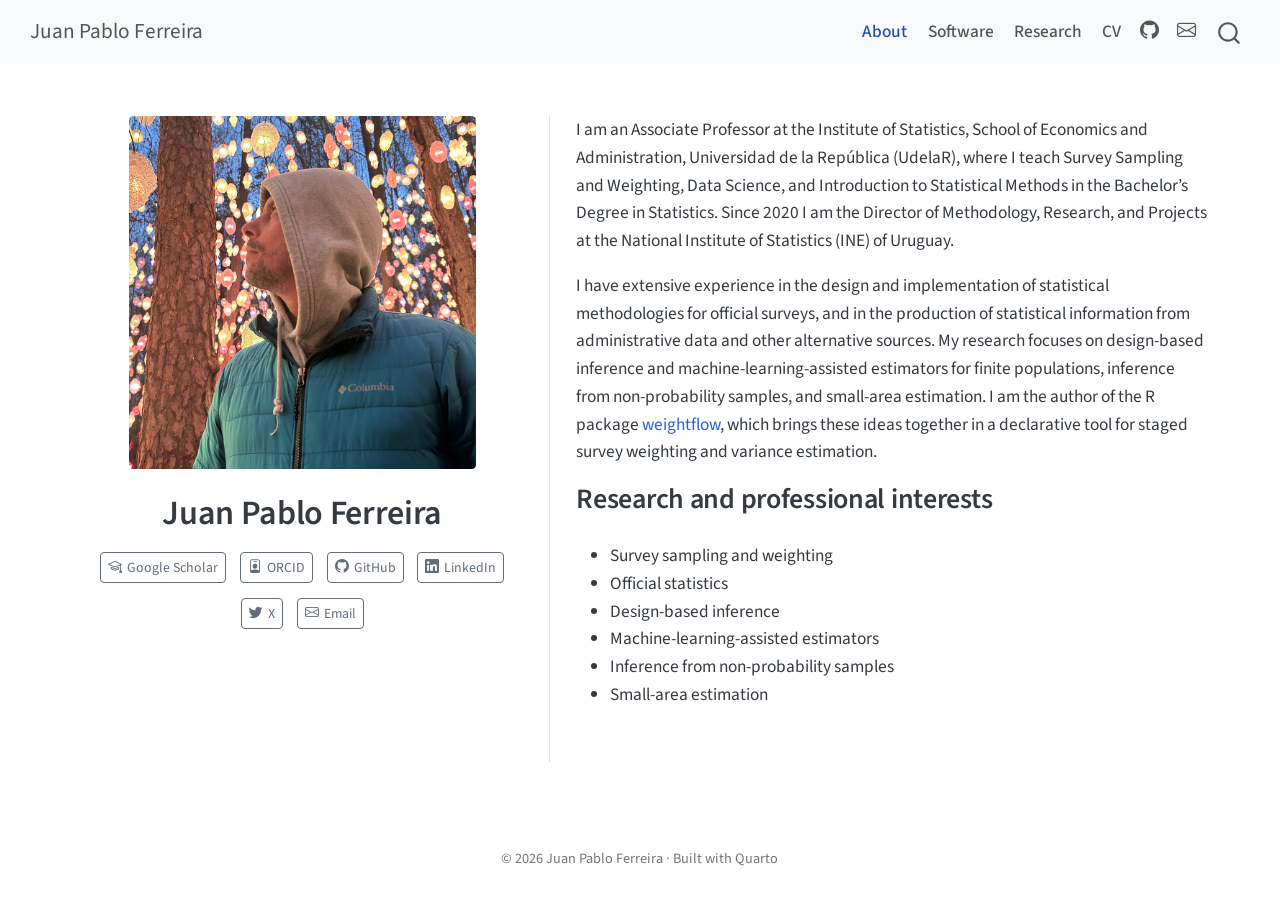
==== docs/index.html @ b77e0e32 "Personal website" ====
<!DOCTYPE html>
<html xmlns="http://www.w3.org/1999/xhtml" lang="en" xml:lang="en"><head>

<meta charset="utf-8">
<meta name="generator" content="quarto-1.6.42">

<meta name="viewport" content="width=device-width, initial-scale=1.0, user-scalable=yes">


<title>Juan Pablo Ferreira</title>
<style>
code{white-space: pre-wrap;}
span.smallcaps{font-variant: small-caps;}
div.columns{display: flex; gap: min(4vw, 1.5em);}
div.column{flex: auto; overflow-x: auto;}
div.hanging-indent{margin-left: 1.5em; text-indent: -1.5em;}
ul.task-list{list-style: none;}
ul.task-list li input[type="checkbox"] {
  width: 0.8em;
  margin: 0 0.8em 0.2em -1em; /* quarto-specific, see https://github.com/quarto-dev/quarto-cli/issues/4556 */ 
  vertical-align: middle;
}
</style>


<script src="site_libs/quarto-nav/quarto-nav.js"></script>
<script src="site_libs/quarto-nav/headroom.min.js"></script>
<script src="site_libs/clipboard/clipboard.min.js"></script>
<script src="site_libs/quarto-search/autocomplete.umd.js"></script>
<script src="site_libs/quarto-search/fuse.min.js"></script>
<script src="site_libs/quarto-search/quarto-search.js"></script>
<meta name="quarto:offset" content="./">
<script src="site_libs/quarto-html/quarto.js"></script>
<script src="site_libs/quarto-html/popper.min.js"></script>
<script src="site_libs/quarto-html/tippy.umd.min.js"></script>
<link href="site_libs/quarto-html/tippy.css" rel="stylesheet">
<link href="site_libs/quarto-html/quarto-syntax-highlighting-2f5df379a58b258e96c21c0638c20c03.css" rel="stylesheet" id="quarto-text-highlighting-styles">
<script src="site_libs/bootstrap/bootstrap.min.js"></script>
<link href="site_libs/bootstrap/bootstrap-icons.css" rel="stylesheet">
<link href="site_libs/bootstrap/bootstrap-c307ab02a481d69aefa52e246aa49f77.min.css" rel="stylesheet" append-hash="true" id="quarto-bootstrap" data-mode="light">
<script id="quarto-search-options" type="application/json">{
  "location": "navbar",
  "copy-button": false,
  "collapse-after": 3,
  "panel-placement": "end",
  "type": "overlay",
  "limit": 50,
  "keyboard-shortcut": [
    "f",
    "/",
    "s"
  ],
  "show-item-context": false,
  "language": {
    "search-no-results-text": "No results",
    "search-matching-documents-text": "matching documents",
    "search-copy-link-title": "Copy link to search",
    "search-hide-matches-text": "Hide additional matches",
    "search-more-match-text": "more match in this document",
    "search-more-matches-text": "more matches in this document",
    "search-clear-button-title": "Clear",
    "search-text-placeholder": "",
    "search-detached-cancel-button-title": "Cancel",
    "search-submit-button-title": "Submit",
    "search-label": "Search"
  }
}</script>


</head>

<body class="nav-fixed">

<div id="quarto-search-results"></div>
  <header id="quarto-header" class="headroom fixed-top">
    <nav class="navbar navbar-expand-lg " data-bs-theme="dark">
      <div class="navbar-container container-fluid">
      <div class="navbar-brand-container mx-auto">
    <a class="navbar-brand" href="./index.html">
    <span class="navbar-title">Juan Pablo Ferreira</span>
    </a>
  </div>
            <div id="quarto-search" class="" title="Search"></div>
          <button class="navbar-toggler" type="button" data-bs-toggle="collapse" data-bs-target="#navbarCollapse" aria-controls="navbarCollapse" role="menu" aria-expanded="false" aria-label="Toggle navigation" onclick="if (window.quartoToggleHeadroom) { window.quartoToggleHeadroom(); }">
  <span class="navbar-toggler-icon"></span>
</button>
          <div class="collapse navbar-collapse" id="navbarCollapse">
            <ul class="navbar-nav navbar-nav-scroll ms-auto">
  <li class="nav-item">
    <a class="nav-link active" href="./index.html" aria-current="page"> 
<span class="menu-text">About</span></a>
  </li>  
  <li class="nav-item">
    <a class="nav-link" href="./software.html"> 
<span class="menu-text">Software</span></a>
  </li>  
  <li class="nav-item">
    <a class="nav-link" href="./research.html"> 
<span class="menu-text">Research</span></a>
  </li>  
  <li class="nav-item">
    <a class="nav-link" href="./cv.html"> 
<span class="menu-text">CV</span></a>
  </li>  
  <li class="nav-item compact">
    <a class="nav-link" href="https://github.com/jpferreira33"> <i class="bi bi-github" role="img">
</i> 
<span class="menu-text"></span></a>
  </li>  
  <li class="nav-item compact">
    <a class="nav-link" href="mailto:juanpablo.ferreira@fcea.edu.uy"> <i class="bi bi-envelope" role="img">
</i> 
<span class="menu-text"></span></a>
  </li>  
</ul>
          </div> <!-- /navcollapse -->
            <div class="quarto-navbar-tools">
</div>
      </div> <!-- /container-fluid -->
    </nav>
</header>
<!-- content -->
<div id="quarto-content" class="quarto-container page-columns page-rows-contents page-layout-full page-navbar">
<!-- sidebar -->
<!-- margin-sidebar -->
    
<!-- main -->
<div class="quarto-about-trestles column-page">
  <div class="about-entity">
    <img src="profile.png" class="about-image
  rounded " style="width: 20em;">
<header id="title-block-header" class="quarto-title-block default">
<div class="quarto-title">
<h1 class="title">Juan Pablo Ferreira</h1>
</div>
<div class="quarto-title-meta column-page">
  </div>
</header>
    <div class="about-links">
  <a href="https://scholar.google.com/citations?user=b61hYwoAAAAJ&amp;hl=en" class="about-link" rel="" target="">
    <i class="bi bi-mortarboard"></i>
     <span class="about-link-text">Google Scholar</span>
  </a>
  <a href="https://orcid.org/0000-0002-1884-8187" class="about-link" rel="" target="">
    <i class="bi bi-person-badge"></i>
     <span class="about-link-text">ORCID</span>
  </a>
  <a href="https://github.com/jpferreira33" class="about-link" rel="" target="">
    <i class="bi bi-github"></i>
     <span class="about-link-text">GitHub</span>
  </a>
  <a href="https://www.linkedin.com/in/juan-pablo-ferreira-4485166b/" class="about-link" rel="" target="">
    <i class="bi bi-linkedin"></i>
     <span class="about-link-text">LinkedIn</span>
  </a>
  <a href="https://x.com/jpferreira2311" class="about-link" rel="" target="">
    <i class="bi bi-twitter"></i>
     <span class="about-link-text">X</span>
  </a>
  <a href="mailto:juanpablo.ferreira@fcea.edu.uy" class="about-link" rel="" target="">
    <i class="bi bi-envelope"></i>
     <span class="about-link-text">Email</span>
  </a>
</div>
  </div>
  <div class="about-contents"><main class="content column-page" id="quarto-document-content">
<p>I am an Associate Professor at the Institute of Statistics, School of Economics and Administration, Universidad de la República (UdelaR), where I teach Survey Sampling and Weighting, Data Science, and Introduction to Statistical Methods in the Bachelor’s Degree in Statistics. Since 2020 I am the Director of Methodology, Research, and Projects at the National Institute of Statistics (INE) of Uruguay.</p>
<p>I have extensive experience in the design and implementation of statistical methodologies for official surveys, and in the production of statistical information from administrative data and other alternative sources. My research focuses on design-based inference and machine-learning-assisted estimators for finite populations, inference from non-probability samples, and small-area estimation. I am the author of the R package <a href="./software.html">weightflow</a>, which brings these ideas together in a declarative tool for staged survey weighting and variance estimation.</p>
<section id="research-and-professional-interests" class="level2">
<h2 data-anchor-id="research-and-professional-interests">Research and professional interests</h2>
<ul>
<li>Survey sampling and weighting</li>
<li>Official statistics</li>
<li>Design-based inference</li>
<li>Machine-learning-assisted estimators</li>
<li>Inference from non-probability samples</li>
<li>Small-area estimation</li>
</ul>


</section>
</main></div>
</div>
 <!-- /main -->
<script id="quarto-html-after-body" type="application/javascript">
window.document.addEventListener("DOMContentLoaded", function (event) {
  const toggleBodyColorMode = (bsSheetEl) => {
    const mode = bsSheetEl.getAttribute("data-mode");
    const bodyEl = window.document.querySelector("body");
    if (mode === "dark") {
      bodyEl.classList.add("quarto-dark");
      bodyEl.classList.remove("quarto-light");
    } else {
      bodyEl.classList.add("quarto-light");
      bodyEl.classList.remove("quarto-dark");
    }
  }
  const toggleBodyColorPrimary = () => {
    const bsSheetEl = window.document.querySelector("link#quarto-bootstrap");
    if (bsSheetEl) {
      toggleBodyColorMode(bsSheetEl);
    }
  }
  toggleBodyColorPrimary();  
  const isCodeAnnotation = (el) => {
    for (const clz of el.classList) {
      if (clz.startsWith('code-annotation-')) {                     
        return true;
      }
    }
    return false;
  }
  const onCopySuccess = function(e) {
    // button target
    const button = e.trigger;
    // don't keep focus
    button.blur();
    // flash "checked"
    button.classList.add('code-copy-button-checked');
    var currentTitle = button.getAttribute("title");
    button.setAttribute("title", "Copied!");
    let tooltip;
    if (window.bootstrap) {
      button.setAttribute("data-bs-toggle", "tooltip");
      button.setAttribute("data-bs-placement", "left");
      button.setAttribute("data-bs-title", "Copied!");
      tooltip = new bootstrap.Tooltip(button, 
        { trigger: "manual", 
          customClass: "code-copy-button-tooltip",
          offset: [0, -8]});
      tooltip.show();    
    }
    setTimeout(function() {
      if (tooltip) {
        tooltip.hide();
        button.removeAttribute("data-bs-title");
        button.removeAttribute("data-bs-toggle");
        button.removeAttribute("data-bs-placement");
      }
      button.setAttribute("title", currentTitle);
      button.classList.remove('code-copy-button-checked');
    }, 1000);
    // clear code selection
    e.clearSelection();
  }
  const getTextToCopy = function(trigger) {
      const codeEl = trigger.previousElementSibling.cloneNode(true);
      for (const childEl of codeEl.children) {
        if (isCodeAnnotation(childEl)) {
          childEl.remove();
        }
      }
      return codeEl.innerText;
  }
  const clipboard = new window.ClipboardJS('.code-copy-button:not([data-in-quarto-modal])', {
    text: getTextToCopy
  });
  clipboard.on('success', onCopySuccess);
  if (window.document.getElementById('quarto-embedded-source-code-modal')) {
    const clipboardModal = new window.ClipboardJS('.code-copy-button[data-in-quarto-modal]', {
      text: getTextToCopy,
      container: window.document.getElementById('quarto-embedded-source-code-modal')
    });
    clipboardModal.on('success', onCopySuccess);
  }
    var localhostRegex = new RegExp(/^(?:http|https):\/\/localhost\:?[0-9]*\//);
    var mailtoRegex = new RegExp(/^mailto:/);
      var filterRegex = new RegExp('/' + window.location.host + '/');
    var isInternal = (href) => {
        return filterRegex.test(href) || localhostRegex.test(href) || mailtoRegex.test(href);
    }
    // Inspect non-navigation links and adorn them if external
 	var links = window.document.querySelectorAll('a[href]:not(.nav-link):not(.navbar-brand):not(.toc-action):not(.sidebar-link):not(.sidebar-item-toggle):not(.pagination-link):not(.no-external):not([aria-hidden]):not(.dropdown-item):not(.quarto-navigation-tool):not(.about-link)');
    for (var i=0; i<links.length; i++) {
      const link = links[i];
      if (!isInternal(link.href)) {
        // undo the damage that might have been done by quarto-nav.js in the case of
        // links that we want to consider external
        if (link.dataset.originalHref !== undefined) {
          link.href = link.dataset.originalHref;
        }
      }
    }
  function tippyHover(el, contentFn, onTriggerFn, onUntriggerFn) {
    const config = {
      allowHTML: true,
      maxWidth: 500,
      delay: 100,
      arrow: false,
      appendTo: function(el) {
          return el.parentElement;
      },
      interactive: true,
      interactiveBorder: 10,
      theme: 'quarto',
      placement: 'bottom-start',
    };
    if (contentFn) {
      config.content = contentFn;
    }
    if (onTriggerFn) {
      config.onTrigger = onTriggerFn;
    }
    if (onUntriggerFn) {
      config.onUntrigger = onUntriggerFn;
    }
    window.tippy(el, config); 
  }
  const noterefs = window.document.querySelectorAll('a[role="doc-noteref"]');
  for (var i=0; i<noterefs.length; i++) {
    const ref = noterefs[i];
    tippyHover(ref, function() {
      // use id or data attribute instead here
      let href = ref.getAttribute('data-footnote-href') || ref.getAttribute('href');
      try { href = new URL(href).hash; } catch {}
      const id = href.replace(/^#\/?/, "");
      const note = window.document.getElementById(id);
      if (note) {
        return note.innerHTML;
      } else {
        return "";
      }
    });
  }
  const xrefs = window.document.querySelectorAll('a.quarto-xref');
  const processXRef = (id, note) => {
    // Strip column container classes
    const stripColumnClz = (el) => {
      el.classList.remove("page-full", "page-columns");
      if (el.children) {
        for (const child of el.children) {
          stripColumnClz(child);
        }
      }
    }
    stripColumnClz(note)
    if (id === null || id.startsWith('sec-')) {
      // Special case sections, only their first couple elements
      const container = document.createElement("div");
      if (note.children && note.children.length > 2) {
        container.appendChild(note.children[0].cloneNode(true));
        for (let i = 1; i < note.children.length; i++) {
          const child = note.children[i];
          if (child.tagName === "P" && child.innerText === "") {
            continue;
          } else {
            container.appendChild(child.cloneNode(true));
            break;
          }
        }
        if (window.Quarto?.typesetMath) {
          window.Quarto.typesetMath(container);
        }
        return container.innerHTML
      } else {
        if (window.Quarto?.typesetMath) {
          window.Quarto.typesetMath(note);
        }
        return note.innerHTML;
      }
    } else {
      // Remove any anchor links if they are present
      const anchorLink = note.querySelector('a.anchorjs-link');
      if (anchorLink) {
        anchorLink.remove();
      }
      if (window.Quarto?.typesetMath) {
        window.Quarto.typesetMath(note);
      }
      if (note.classList.contains("callout")) {
        return note.outerHTML;
      } else {
        return note.innerHTML;
      }
    }
  }
  for (var i=0; i<xrefs.length; i++) {
    const xref = xrefs[i];
    tippyHover(xref, undefined, function(instance) {
      instance.disable();
      let url = xref.getAttribute('href');
      let hash = undefined; 
      if (url.startsWith('#')) {
        hash = url;
      } else {
        try { hash = new URL(url).hash; } catch {}
      }
      if (hash) {
        const id = hash.replace(/^#\/?/, "");
        const note = window.document.getElementById(id);
        if (note !== null) {
          try {
            const html = processXRef(id, note.cloneNode(true));
            instance.setContent(html);
          } finally {
            instance.enable();
            instance.show();
          }
        } else {
          // See if we can fetch this
          fetch(url.split('#')[0])
          .then(res => res.text())
          .then(html => {
            const parser = new DOMParser();
            const htmlDoc = parser.parseFromString(html, "text/html");
            const note = htmlDoc.getElementById(id);
            if (note !== null) {
              const html = processXRef(id, note);
              instance.setContent(html);
            } 
          }).finally(() => {
            instance.enable();
            instance.show();
          });
        }
      } else {
        // See if we can fetch a full url (with no hash to target)
        // This is a special case and we should probably do some content thinning / targeting
        fetch(url)
        .then(res => res.text())
        .then(html => {
          const parser = new DOMParser();
          const htmlDoc = parser.parseFromString(html, "text/html");
          const note = htmlDoc.querySelector('main.content');
          if (note !== null) {
            // This should only happen for chapter cross references
            // (since there is no id in the URL)
            // remove the first header
            if (note.children.length > 0 && note.children[0].tagName === "HEADER") {
              note.children[0].remove();
            }
            const html = processXRef(null, note);
            instance.setContent(html);
          } 
        }).finally(() => {
          instance.enable();
          instance.show();
        });
      }
    }, function(instance) {
    });
  }
      let selectedAnnoteEl;
      const selectorForAnnotation = ( cell, annotation) => {
        let cellAttr = 'data-code-cell="' + cell + '"';
        let lineAttr = 'data-code-annotation="' +  annotation + '"';
        const selector = 'span[' + cellAttr + '][' + lineAttr + ']';
        return selector;
      }
      const selectCodeLines = (annoteEl) => {
        const doc = window.document;
        const targetCell = annoteEl.getAttribute("data-target-cell");
        const targetAnnotation = annoteEl.getAttribute("data-target-annotation");
        const annoteSpan = window.document.querySelector(selectorForAnnotation(targetCell, targetAnnotation));
        const lines = annoteSpan.getAttribute("data-code-lines").split(",");
        const lineIds = lines.map((line) => {
          return targetCell + "-" + line;
        })
        let top = null;
        let height = null;
        let parent = null;
        if (lineIds.length > 0) {
            //compute the position of the single el (top and bottom and make a div)
            const el = window.document.getElementById(lineIds[0]);
            top = el.offsetTop;
            height = el.offsetHeight;
            parent = el.parentElement.parentElement;
          if (lineIds.length > 1) {
            const lastEl = window.document.getElementById(lineIds[lineIds.length - 1]);
            const bottom = lastEl.offsetTop + lastEl.offsetHeight;
            height = bottom - top;
          }
          if (top !== null && height !== null && parent !== null) {
            // cook up a div (if necessary) and position it 
            let div = window.document.getElementById("code-annotation-line-highlight");
            if (div === null) {
              div = window.document.createElement("div");
              div.setAttribute("id", "code-annotation-line-highlight");
              div.style.position = 'absolute';
              parent.appendChild(div);
            }
            div.style.top = top - 2 + "px";
            div.style.height = height + 4 + "px";
            div.style.left = 0;
            let gutterDiv = window.document.getElementById("code-annotation-line-highlight-gutter");
            if (gutterDiv === null) {
              gutterDiv = window.document.createElement("div");
              gutterDiv.setAttribute("id", "code-annotation-line-highlight-gutter");
              gutterDiv.style.position = 'absolute';
              const codeCell = window.document.getElementById(targetCell);
              const gutter = codeCell.querySelector('.code-annotation-gutter');
              gutter.appendChild(gutterDiv);
            }
            gutterDiv.style.top = top - 2 + "px";
            gutterDiv.style.height = height + 4 + "px";
          }
          selectedAnnoteEl = annoteEl;
        }
      };
      const unselectCodeLines = () => {
        const elementsIds = ["code-annotation-line-highlight", "code-annotation-line-highlight-gutter"];
        elementsIds.forEach((elId) => {
          const div = window.document.getElementById(elId);
          if (div) {
            div.remove();
          }
        });
        selectedAnnoteEl = undefined;
      };
        // Handle positioning of the toggle
    window.addEventListener(
      "resize",
      throttle(() => {
        elRect = undefined;
        if (selectedAnnoteEl) {
          selectCodeLines(selectedAnnoteEl);
        }
      }, 10)
    );
    function throttle(fn, ms) {
    let throttle = false;
    let timer;
      return (...args) => {
        if(!throttle) { // first call gets through
            fn.apply(this, args);
            throttle = true;
        } else { // all the others get throttled
            if(timer) clearTimeout(timer); // cancel #2
            timer = setTimeout(() => {
              fn.apply(this, args);
              timer = throttle = false;
            }, ms);
        }
      };
    }
      // Attach click handler to the DT
      const annoteDls = window.document.querySelectorAll('dt[data-target-cell]');
      for (const annoteDlNode of annoteDls) {
        annoteDlNode.addEventListener('click', (event) => {
          const clickedEl = event.target;
          if (clickedEl !== selectedAnnoteEl) {
            unselectCodeLines();
            const activeEl = window.document.querySelector('dt[data-target-cell].code-annotation-active');
            if (activeEl) {
              activeEl.classList.remove('code-annotation-active');
            }
            selectCodeLines(clickedEl);
            clickedEl.classList.add('code-annotation-active');
          } else {
            // Unselect the line
            unselectCodeLines();
            clickedEl.classList.remove('code-annotation-active');
          }
        });
      }
  const findCites = (el) => {
    const parentEl = el.parentElement;
    if (parentEl) {
      const cites = parentEl.dataset.cites;
      if (cites) {
        return {
          el,
          cites: cites.split(' ')
        };
      } else {
        return findCites(el.parentElement)
      }
    } else {
      return undefined;
    }
  };
  var bibliorefs = window.document.querySelectorAll('a[role="doc-biblioref"]');
  for (var i=0; i<bibliorefs.length; i++) {
    const ref = bibliorefs[i];
    const citeInfo = findCites(ref);
    if (citeInfo) {
      tippyHover(citeInfo.el, function() {
        var popup = window.document.createElement('div');
        citeInfo.cites.forEach(function(cite) {
          var citeDiv = window.document.createElement('div');
          citeDiv.classList.add('hanging-indent');
          citeDiv.classList.add('csl-entry');
          var biblioDiv = window.document.getElementById('ref-' + cite);
          if (biblioDiv) {
            citeDiv.innerHTML = biblioDiv.innerHTML;
          }
          popup.appendChild(citeDiv);
        });
        return popup.innerHTML;
      });
    }
  }
});
</script>
</div> <!-- /content -->
<footer class="footer">
  <div class="nav-footer">
    <div class="nav-footer-left">
      &nbsp;
    </div>   
    <div class="nav-footer-center">
<p>© 2026 Juan Pablo Ferreira · Built with Quarto</p>
</div>
    <div class="nav-footer-right">
      &nbsp;
    </div>
  </div>
</footer>




</body></html>
---- docs/site_libs/quarto-html/tippy.css ----
.tippy-box[data-animation=fade][data-state=hidden]{opacity:0}[data-tippy-root]{max-width:calc(100vw - 10px)}.tippy-box{position:relative;background-color:#333;color:#fff;border-radius:4px;font-size:14px;line-height:1.4;white-space:normal;outline:0;transition-property:transform,visibility,opacity}.tippy-box[data-placement^=top]>.tippy-arrow{bottom:0}.tippy-box[data-placement^=top]>.tippy-arrow:before{bottom:-7px;left:0;border-width:8px 8px 0;border-top-color:initial;transform-origin:center top}.tippy-box[data-placement^=bottom]>.tippy-arrow{top:0}.tippy-box[data-placement^=bottom]>.tippy-arrow:before{top:-7px;left:0;border-width:0 8px 8px;border-bottom-color:initial;transform-origin:center bottom}.tippy-box[data-placement^=left]>.tippy-arrow{right:0}.tippy-box[data-placement^=left]>.tippy-arrow:before{border-width:8px 0 8px 8px;border-left-color:initial;right:-7px;transform-origin:center left}.tippy-box[data-placement^=right]>.tippy-arrow{left:0}.tippy-box[data-placement^=right]>.tippy-arrow:before{left:-7px;border-width:8px 8px 8px 0;border-right-color:initial;transform-origin:center right}.tippy-box[data-inertia][data-state=visible]{transition-timing-function:cubic-bezier(.54,1.5,.38,1.11)}.tippy-arrow{width:16px;height:16px;color:#333}.tippy-arrow:before{content:"";position:absolute;border-color:transparent;border-style:solid}.tippy-content{position:relative;padding:5px 9px;z-index:1}
---- docs/site_libs/quarto-html/quarto-syntax-highlighting-2f5df379a58b258e96c21c0638c20c03.css ----
/* quarto syntax highlight colors */
:root {
  --quarto-hl-ot-color: #003B4F;
  --quarto-hl-at-color: #657422;
  --quarto-hl-ss-color: #20794D;
  --quarto-hl-an-color: #5E5E5E;
  --quarto-hl-fu-color: #4758AB;
  --quarto-hl-st-color: #20794D;
  --quarto-hl-cf-color: #003B4F;
  --quarto-hl-op-color: #5E5E5E;
  --quarto-hl-er-color: #AD0000;
  --quarto-hl-bn-color: #AD0000;
  --quarto-hl-al-color: #AD0000;
  --quarto-hl-va-color: #111111;
  --quarto-hl-bu-color: inherit;
  --quarto-hl-ex-color: inherit;
  --quarto-hl-pp-color: #AD0000;
  --quarto-hl-in-color: #5E5E5E;
  --quarto-hl-vs-color: #20794D;
  --quarto-hl-wa-color: #5E5E5E;
  --quarto-hl-do-color: #5E5E5E;
  --quarto-hl-im-color: #00769E;
  --quarto-hl-ch-color: #20794D;
  --quarto-hl-dt-color: #AD0000;
  --quarto-hl-fl-color: #AD0000;
  --quarto-hl-co-color: #5E5E5E;
  --quarto-hl-cv-color: #5E5E5E;
  --quarto-hl-cn-color: #8f5902;
  --quarto-hl-sc-color: #5E5E5E;
  --quarto-hl-dv-color: #AD0000;
  --quarto-hl-kw-color: #003B4F;
}

/* other quarto variables */
:root {
  --quarto-font-monospace: SFMono-Regular, Menlo, Monaco, Consolas, "Liberation Mono", "Courier New", monospace;
}

pre > code.sourceCode > span {
  color: #003B4F;
}

code span {
  color: #003B4F;
}

code.sourceCode > span {
  color: #003B4F;
}

div.sourceCode,
div.sourceCode pre.sourceCode {
  color: #003B4F;
}

code span.ot {
  color: #003B4F;
  font-style: inherit;
}

code span.at {
  color: #657422;
  font-style: inherit;
}

code span.ss {
  color: #20794D;
  font-style: inherit;
}

code span.an {
  color: #5E5E5E;
  font-style: inherit;
}

code span.fu {
  color: #4758AB;
  font-style: inherit;
}

code span.st {
  color: #20794D;
  font-style: inherit;
}

code span.cf {
  color: #003B4F;
  font-weight: bold;
  font-style: inherit;
}

code span.op {
  color: #5E5E5E;
  font-style: inherit;
}

code span.er {
  color: #AD0000;
  font-style: inherit;
}

code span.bn {
  color: #AD0000;
  font-style: inherit;
}

code span.al {
  color: #AD0000;
  font-style: inherit;
}

code span.va {
  color: #111111;
  font-style: inherit;
}

code span.bu {
  font-style: inherit;
}

code span.ex {
  font-style: inherit;
}

code span.pp {
  color: #AD0000;
  font-style: inherit;
}

code span.in {
  color: #5E5E5E;
  font-style: inherit;
}

code span.vs {
  color: #20794D;
  font-style: inherit;
}

code span.wa {
  color: #5E5E5E;
  font-style: italic;
}

code span.do {
  color: #5E5E5E;
  font-style: italic;
}

code span.im {
  color: #00769E;
  font-style: inherit;
}

code span.ch {
  color: #20794D;
  font-style: inherit;
}

code span.dt {
  color: #AD0000;
  font-style: inherit;
}

code span.fl {
  color: #AD0000;
  font-style: inherit;
}

code span.co {
  color: #5E5E5E;
  font-style: inherit;
}

code span.cv {
  color: #5E5E5E;
  font-style: italic;
}

code span.cn {
  color: #8f5902;
  font-style: inherit;
}

code span.sc {
  color: #5E5E5E;
  font-style: inherit;
}

code span.dv {
  color: #AD0000;
  font-style: inherit;
}

code span.kw {
  color: #003B4F;
  font-weight: bold;
  font-style: inherit;
}

.prevent-inlining {
  content: "</";
}

/*# sourceMappingURL=35eb38a806ee71ea6d2563be2308c832.css.map */
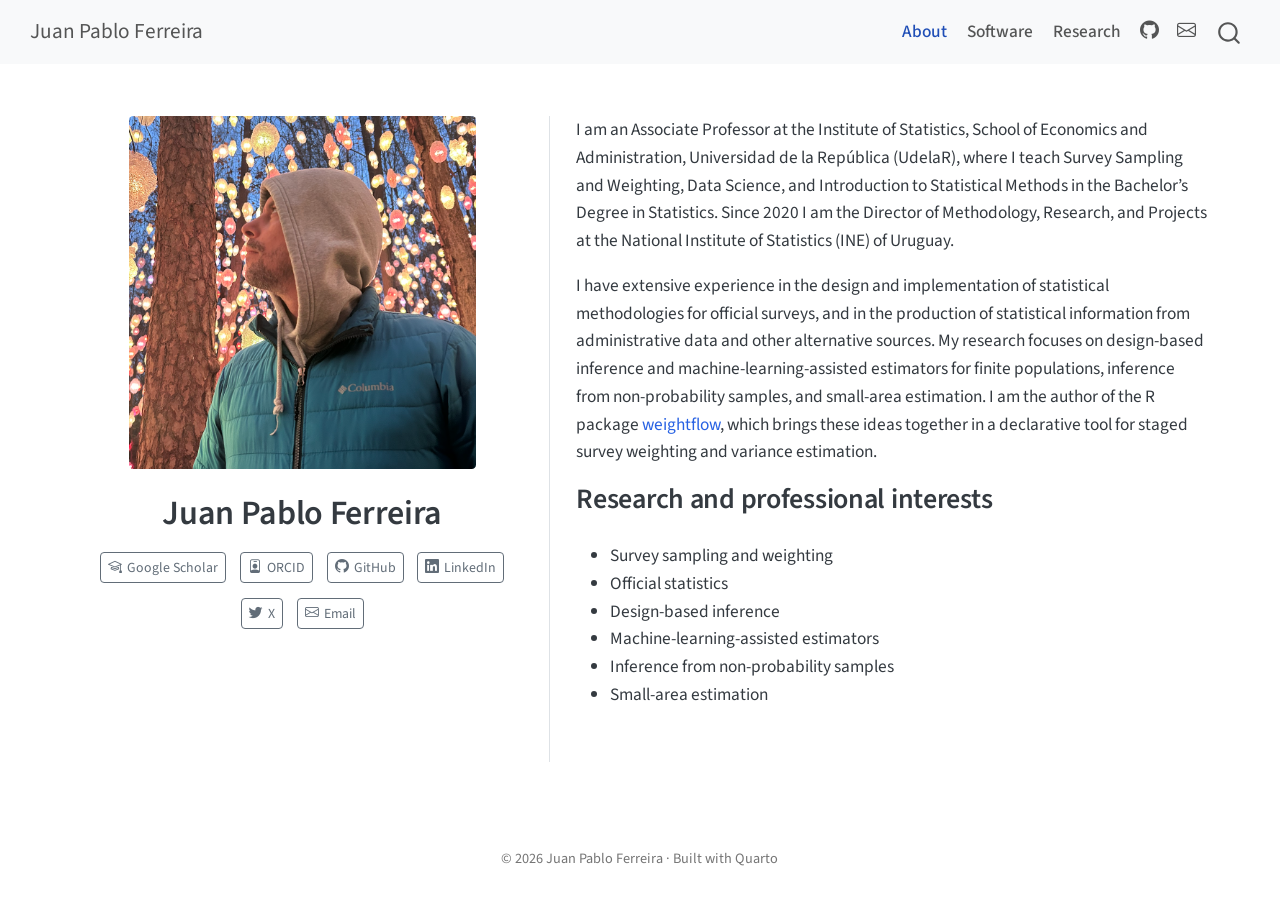
==== commit 23365c0a: "Add package hex logo" ====
--- a/docs/index.html
+++ b/docs/index.html
@@ -97,10 +97,6 @@
   <li class="nav-item">
     <a class="nav-link" href="./research.html"> 
 <span class="menu-text">Research</span></a>
-  </li>  
-  <li class="nav-item">
-    <a class="nav-link" href="./cv.html"> 
-<span class="menu-text">CV</span></a>
   </li>  
   <li class="nav-item compact">
     <a class="nav-link" href="https://github.com/jpferreira33"> <i class="bi bi-github" role="img">
